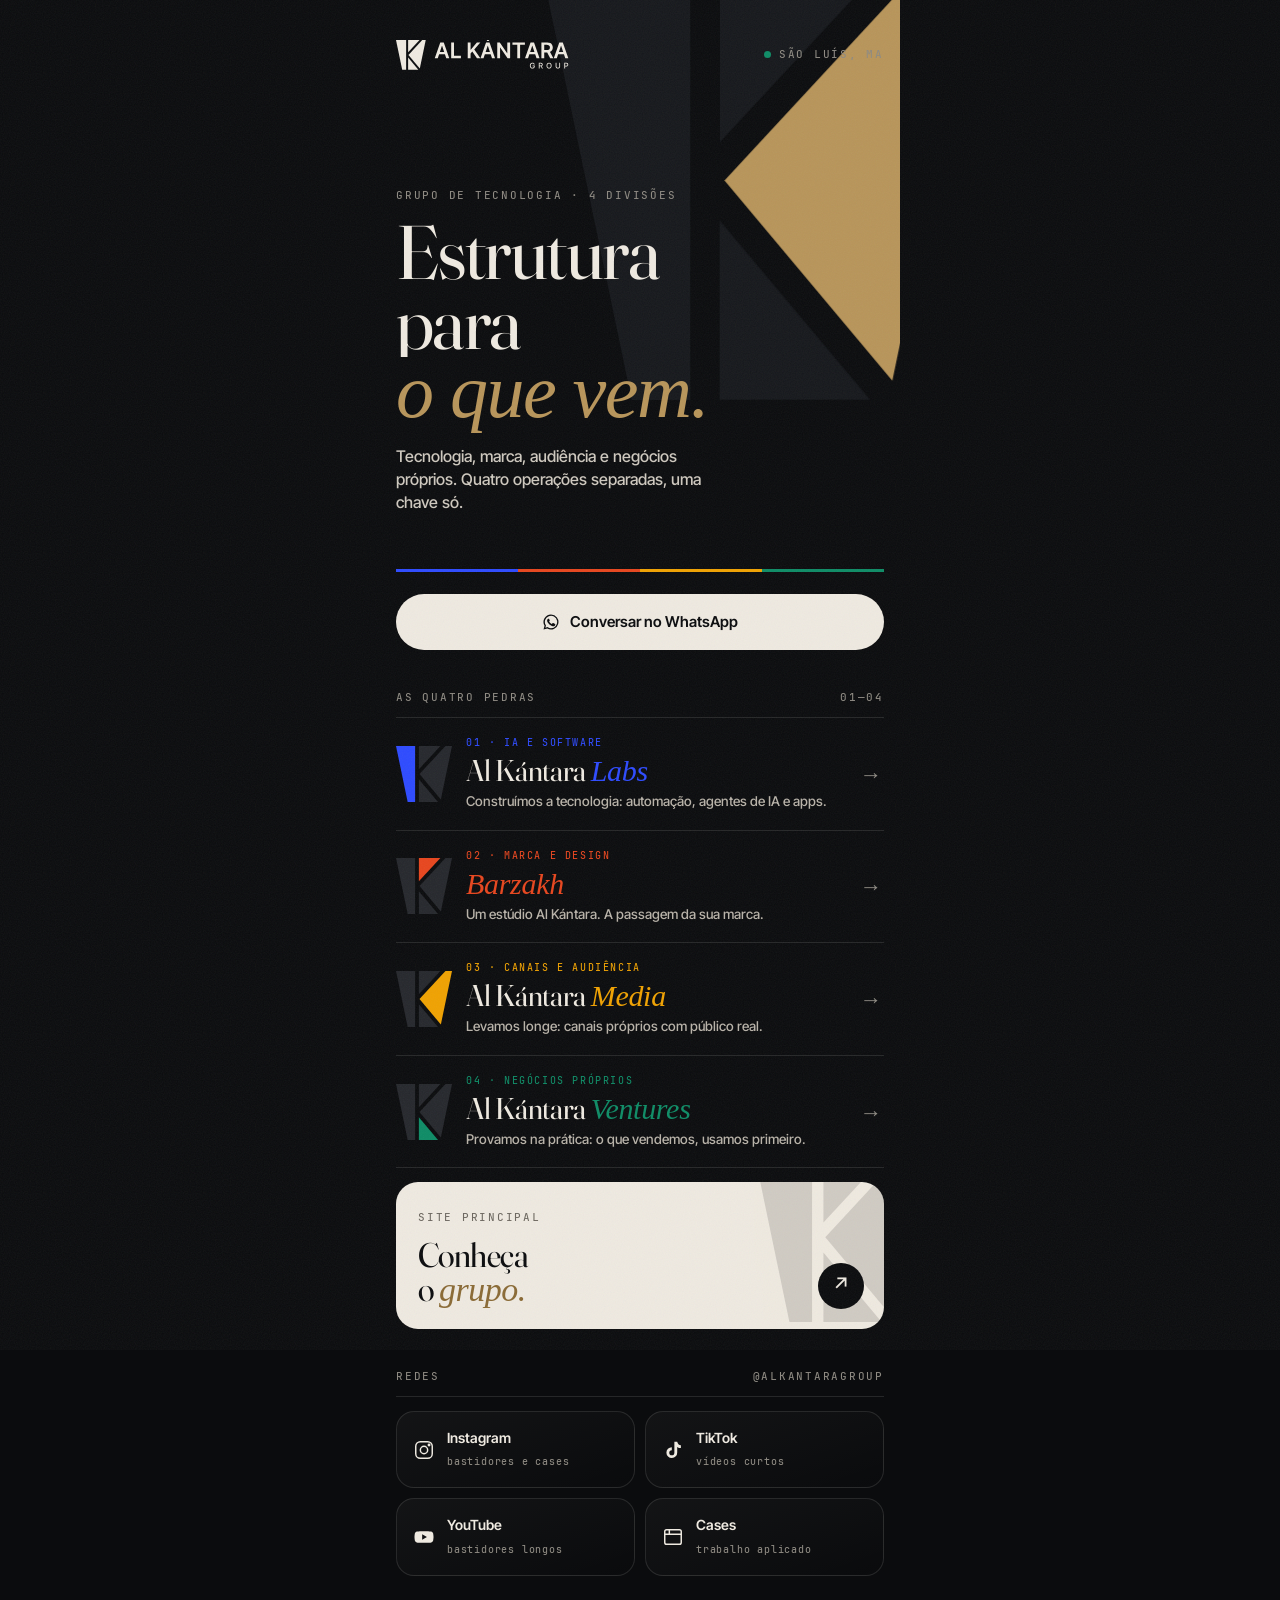
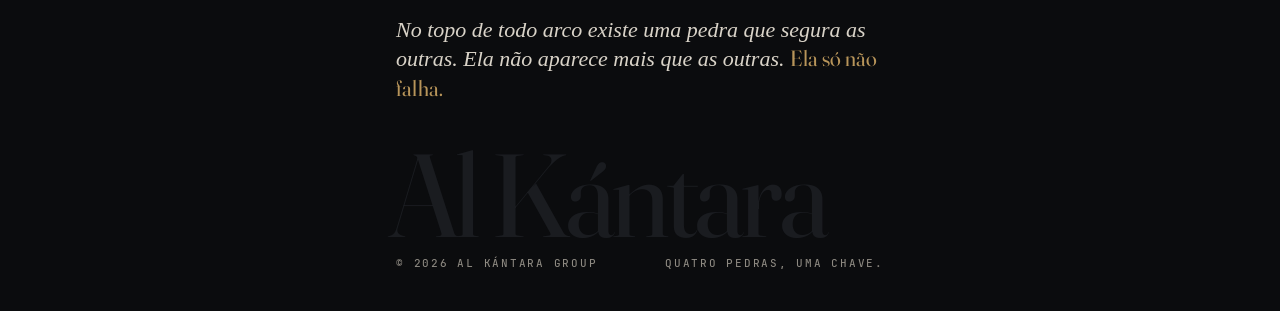
==== bio/index.html @ c873b8f9 "Site principal na raiz e bio em /bio/ Co-Authored-By: Claude Opus 5.5 <noreply@anthropic.com> Claude" ====
<!doctype html>
<html lang="pt-BR">
<head>
<meta charset="utf-8">
<meta name="viewport" content="width=device-width,initial-scale=1,viewport-fit=cover">
<title>Al Kántara Group · links</title>
<meta name="description" content="Grupo de tecnologia de São Luís (MA). Labs, Barzakh, Media e Ventures: quatro pedras, uma chave.">
<meta property="og:title" content="Al Kántara Group">
<meta property="og:description" content="Estrutura para o que vem. Labs, Barzakh, Media e Ventures.">
<meta property="og:image" content="https://alkantaragroup.pages.dev/bio/i/og.jpg">
<meta property="og:url" content="https://alkantaragroup.pages.dev/bio/">
<meta name="theme-color" content="#0B0C0E">
<link rel="icon" href="i/alkantara-simbolo-latao.svg">
<link rel="apple-touch-icon" href="i/simbolo-latao.png">
<style>
@font-face{font-family:F;src:url(f/fraunces.ttf);font-weight:400;font-display:swap}
@font-face{font-family:F;src:url(f/fraunces-it.ttf);font-style:italic;font-weight:100 900;font-display:swap}
@font-face{font-family:I;src:url(f/inter.ttf);font-weight:500;font-display:swap}
@font-face{font-family:I;src:url(f/inter-sb.ttf);font-weight:600;font-display:swap}
@font-face{font-family:M;src:url(f/mono.ttf);font-weight:500;font-display:swap}
:root{--tinta:#0B0C0E;--graf:#1A1C20;--cal:#EFEAE1;--pedra:#8E8A82;--latao:#B8955A;--labs:#2E4BFF;--studio:#E8461E;--media:#F0A202;--ventures:#0E8C66}
*{box-sizing:border-box;margin:0;padding:0}
html{background:var(--tinta);overflow-x:hidden}
body{background:var(--tinta);color:var(--cal);font:500 16px/1.45 I,system-ui,sans-serif;min-height:100svh;overflow-x:hidden;-webkit-font-smoothing:antialiased}
a{color:inherit;text-decoration:none}
.mono{font:500 11px/1.4 M,ui-monospace,monospace;letter-spacing:.16em;text-transform:uppercase;color:var(--pedra)}
.grao{position:fixed;inset:-50%;pointer-events:none;opacity:.06;z-index:9;background-image:url("data:image/svg+xml,%3Csvg xmlns='http://www.w3.org/2000/svg' width='160' height='160'%3E%3Cfilter id='n'%3E%3CfeTurbulence type='fractalNoise' baseFrequency='.85' numOctaves='3'/%3E%3C/filter%3E%3Crect width='100%25' height='100%25' filter='url(%23n)'/%3E%3C/svg%3E");animation:g 1s steps(4) infinite}
@keyframes g{25%{transform:translate(-3%,2%)}50%{transform:translate(2%,-3%)}75%{transform:translate(-1%,3%)}}
.wrap{position:relative;overflow:hidden;max-width:520px;margin:0 auto;padding:22px 16px 40px}
/* K gigante cortado, como no herói do site (Landor) */
.kbg{position:absolute;top:-40px;right:-150px;width:440px;height:440px;z-index:0;opacity:1;pointer-events:none}
.kbg path{transform-box:fill-box;transform-origin:center;animation:pedra 1.1s cubic-bezier(.2,.8,.2,1) both}
.kbg path:nth-child(2){animation-delay:.12s}.kbg path:nth-child(3){animation-delay:.24s}.kbg path:nth-child(4){animation-delay:.36s}
@keyframes pedra{from{opacity:0;transform:translateY(40px) scale(.96)}}
.topo{position:relative;z-index:2;display:flex;justify-content:space-between;align-items:center}
.topo img{height:30px}
.vivo{display:flex;align-items:center;gap:8px}
.vivo i{width:7px;height:7px;border-radius:50%;background:var(--ventures);box-shadow:0 0 0 0 rgba(14,140,102,.6);animation:p 2s infinite}
@keyframes p{70%{box-shadow:0 0 0 9px rgba(14,140,102,0)}100%{box-shadow:0 0 0 0 rgba(14,140,102,0)}}
.hero{position:relative;z-index:2;padding:118px 0 26px}
h1{font:400 clamp(54px,15vw,76px)/.92 F,Georgia,serif;letter-spacing:-.02em}
h1 em{display:block;font-style:italic;color:var(--latao)}
h1 span{display:block;overflow:hidden}
h1 span>b{display:block;font-weight:400;animation:sobe .9s cubic-bezier(.2,.8,.2,1) both}
h1 em>b{display:block;font-weight:400;animation:sobe .9s .12s cubic-bezier(.2,.8,.2,1) both}
@keyframes sobe{from{transform:translateY(105%)}}
.lead{margin-top:18px;max-width:34ch;color:#cfc9bf;font-size:16px}
.faixa{display:grid;grid-template-columns:repeat(4,1fr);height:3px;margin:28px 0 22px;position:relative;z-index:2}
.faixa span{transform-origin:left;animation:linha .8s cubic-bezier(.2,.8,.2,1) both}
.faixa span:nth-child(2){animation-delay:.1s}.faixa span:nth-child(3){animation-delay:.2s}.faixa span:nth-child(4){animation-delay:.3s}
@keyframes linha{from{transform:scaleX(0)}}
.cta{display:flex;gap:10px;position:relative;z-index:2}
.btn{flex:1;display:flex;align-items:center;justify-content:center;gap:10px;height:56px;border-radius:999px;font-weight:600;font-size:15px;transition:transform .2s,background .2s}
.btn:active{transform:scale(.97)}
.b1{background:var(--cal);color:var(--tinta)}
.b1 svg{width:18px;height:18px}
.b2{border:1px solid rgba(239,234,225,.22)}
.b2:hover{background:rgba(239,234,225,.06)}
.sec{margin-top:40px;position:relative;z-index:2}
.sec>.mono{display:flex;justify-content:space-between;padding-bottom:12px;border-bottom:1px solid rgba(239,234,225,.12)}
.div{display:grid;grid-template-columns:56px 1fr 24px;gap:14px;align-items:center;padding:18px 0;border-bottom:1px solid rgba(239,234,225,.12);position:relative;overflow:hidden}
.div::before{content:"";position:absolute;inset:0;background:linear-gradient(90deg,var(--c),transparent 70%);opacity:0;transition:opacity .35s}
.div:hover::before,.div:focus-visible::before{opacity:.14}
.div svg{width:56px;height:56px;position:relative}
.div h2{font:400 30px/1 F,Georgia,serif;letter-spacing:-.01em}
.div h2 em{font-style:italic;color:var(--c)}
.div p{font-size:13.5px;color:#b9b3a9;margin-top:6px}
.div .mono{font-size:10px;color:var(--c);display:block;margin-bottom:6px}
.div .seta{font:400 22px/1 F;color:var(--pedra);transition:transform .3s,color .3s;position:relative}
.div:hover .seta{transform:translateX(4px);color:var(--cal)}
.rede{display:grid;grid-template-columns:repeat(2,1fr);gap:10px;margin-top:14px}
.rede a{display:flex;align-items:center;gap:12px;padding:16px;border:1px solid rgba(239,234,225,.12);border-radius:18px;background:linear-gradient(160deg,rgba(239,234,225,.04),transparent);transition:border-color .3s}
.rede a:hover{border-color:var(--latao)}
.rede svg{width:22px;height:22px;flex:none}
.rede b{display:block;font-weight:600;font-size:14px}
.rede small{font:500 10px M,monospace;letter-spacing:.08em;color:var(--pedra)}
.site{display:block;margin-top:14px;padding:22px;border-radius:22px;background:var(--cal);color:var(--tinta);position:relative;overflow:hidden}
.site .mono{color:#6c675f}
.site h3{font:400 34px/1 F,Georgia,serif;letter-spacing:-.015em;margin-top:10px}
.site h3 em{font-style:italic;color:#8a6a35}
.site span.ir{position:absolute;right:20px;bottom:20px;width:46px;height:46px;border-radius:50%;background:var(--tinta);color:var(--cal);display:grid;place-items:center;font-size:20px}
.site svg{position:absolute;right:-40px;top:-30px;width:170px;opacity:.13}
.manif{margin-top:40px;font:400 italic 22px/1.3 F,Georgia,serif;color:#d9d3c8;position:relative;z-index:2}
.manif b{font-weight:400;font-style:normal;color:var(--latao)}
footer{margin-top:44px;position:relative;z-index:2}
.gig{font:400 clamp(70px,22vw,118px)/.8 F,Georgia,serif;letter-spacing:-.04em;color:var(--graf);white-space:nowrap;margin:0 -8px}
footer .mono{margin-top:14px;display:flex;justify-content:space-between;gap:10px;flex-wrap:wrap}
.rv{opacity:0;transform:translateY(18px);transition:opacity .7s cubic-bezier(.2,.8,.2,1),transform .7s cubic-bezier(.2,.8,.2,1)}
.rv.on{opacity:1;transform:none}
@media (prefers-reduced-motion:reduce){*{animation:none!important;transition:none!important}.rv{opacity:1;transform:none}}
@media (min-width:700px){.wrap{padding-top:40px}.kbg{right:-80px}}
</style>
</head>
<body>
<div class="grao" aria-hidden="true"></div>
<div class="wrap">
  <svg class="kbg" viewBox="0 0 480 480" aria-hidden="true"><path fill="#16181c" d="M0,0 L100,480 L164,480 L164,0 Z"/><path fill="#16181c" d="M196,0 L196,199.19 L380.54,0 Z"/><path fill="#B8955A" d="M480,0 L424.16,0 L201.32,240.53 L384.39,458.93 Z"/><path fill="#16181c" d="M360.3,480 L196,283.99 L196,480 Z"/></svg>

  <header class="topo"><img src="i/alkantara-horizontal-negativo.svg" alt="Al Kántara Group"><span class="mono vivo"><i></i>São Luís, MA</span></header>

  <section class="hero">
    <p class="mono">Grupo de tecnologia · 4 divisões</p>
    <h1 style="margin-top:14px"><span><b>Estrutura</b></span><span><b>para</b></span><em><b>o que vem.</b></em></h1>
    <p class="lead">Tecnologia, marca, audiência e negócios próprios. Quatro operações separadas, uma chave só.</p>
  </section>

  <div class="faixa" aria-hidden="true"><span style="background:var(--labs)"></span><span style="background:var(--studio)"></span><span style="background:var(--media)"></span><span style="background:var(--ventures)"></span></div>

  <div class="cta">
    <a class="btn b1" id="wa" href="https://wa.me/5598985621808?text=Ol%C3%A1!%20Vim%20pelo%20Instagram%20da%20Al%20K%C3%A1ntara." target="_blank" rel="noopener"><svg viewBox="0 0 24 24" fill="currentColor" aria-hidden="true"><path d="M12 2a10 10 0 0 0-8.6 15.1L2 22l5-1.3A10 10 0 1 0 12 2Zm0 18.2a8.2 8.2 0 0 1-4.2-1.2l-.3-.2-3 .8.8-2.9-.2-.3A8.2 8.2 0 1 1 12 20.2Zm4.5-6.1c-.2-.1-1.5-.7-1.7-.8s-.4-.1-.6.1-.7.8-.8 1-.3.2-.5.1a6.7 6.7 0 0 1-3.3-2.9c-.3-.4.2-.4.7-1.3.1-.2 0-.3 0-.4l-.8-1.8c-.2-.5-.4-.4-.6-.4h-.5a1 1 0 0 0-.7.3 3 3 0 0 0-.9 2.2 5.2 5.2 0 0 0 1.1 2.8 11.9 11.9 0 0 0 4.6 4c1.7.7 2.3.8 3.2.7a2.7 2.7 0 0 0 1.8-1.3 2.2 2.2 0 0 0 .2-1.3c-.1-.1-.3-.2-.5-.3Z"/></svg>Conversar no WhatsApp</a>
  </div>

  <section class="sec">
    <p class="mono"><span>As quatro pedras</span><span>01—04</span></p>

    <a class="div rv" style="--c:var(--labs)" href="https://alkantaragroup.pages.dev/labs.html">
      <svg viewBox="0 0 480 480" aria-hidden="true"><path fill="#2E4BFF" d="M0,0 L100,480 L164,480 L164,0 Z"/><path fill="#26282d" d="M196,0 L196,199.19 L380.54,0 Z"/><path fill="#26282d" d="M480,0 L424.16,0 L201.32,240.53 L384.39,458.93 Z"/><path fill="#26282d" d="M360.3,480 L196,283.99 L196,480 Z"/></svg>
      <div><span class="mono">01 · IA e software</span><h2>Al Kántara <em>Labs</em></h2><p>Construímos a tecnologia: automação, agentes de IA e apps.</p></div><span class="seta">→</span></a>

    <a class="div rv" style="--c:var(--studio)" href="https://alkantaragroup.pages.dev/studio.html">
      <svg viewBox="0 0 480 480" aria-hidden="true"><path fill="#26282d" d="M0,0 L100,480 L164,480 L164,0 Z"/><path fill="#E8461E" d="M196,0 L196,199.19 L380.54,0 Z"/><path fill="#26282d" d="M480,0 L424.16,0 L201.32,240.53 L384.39,458.93 Z"/><path fill="#26282d" d="M360.3,480 L196,283.99 L196,480 Z"/></svg>
      <div><span class="mono">02 · Marca e design</span><h2><em>Barzakh</em></h2><p>Um estúdio Al Kántara. A passagem da sua marca.</p></div><span class="seta">→</span></a>

    <a class="div rv" style="--c:var(--media)" href="https://alkantaragroup.pages.dev/media.html">
      <svg viewBox="0 0 480 480" aria-hidden="true"><path fill="#26282d" d="M0,0 L100,480 L164,480 L164,0 Z"/><path fill="#26282d" d="M196,0 L196,199.19 L380.54,0 Z"/><path fill="#F0A202" d="M480,0 L424.16,0 L201.32,240.53 L384.39,458.93 Z"/><path fill="#26282d" d="M360.3,480 L196,283.99 L196,480 Z"/></svg>
      <div><span class="mono">03 · Canais e audiência</span><h2>Al Kántara <em>Media</em></h2><p>Levamos longe: canais próprios com público real.</p></div><span class="seta">→</span></a>

    <a class="div rv" style="--c:var(--ventures)" href="https://alkantaragroup.pages.dev/ventures.html">
      <svg viewBox="0 0 480 480" aria-hidden="true"><path fill="#26282d" d="M0,0 L100,480 L164,480 L164,0 Z"/><path fill="#26282d" d="M196,0 L196,199.19 L380.54,0 Z"/><path fill="#26282d" d="M480,0 L424.16,0 L201.32,240.53 L384.39,458.93 Z"/><path fill="#0E8C66" d="M360.3,480 L196,283.99 L196,480 Z"/></svg>
      <div><span class="mono">04 · Negócios próprios</span><h2>Al Kántara <em>Ventures</em></h2><p>Provamos na prática: o que vendemos, usamos primeiro.</p></div><span class="seta">→</span></a>
  </section>

  <a class="site rv" href="https://alkantaragroup.pages.dev/">
    <svg viewBox="0 0 480 480" aria-hidden="true"><path d="M0,0 L100,480 L164,480 L164,0 Z"/><path d="M196,0 L196,199.19 L380.54,0 Z"/><path d="M480,0 L424.16,0 L201.32,240.53 L384.39,458.93 Z"/><path d="M360.3,480 L196,283.99 L196,480 Z"/></svg>
    <span class="mono">Site principal</span><h3>Conheça<br>o <em>grupo.</em></h3><span class="ir">↗</span></a>

  <section class="sec">
    <p class="mono"><span>Redes</span><span>@alkantaragroup</span></p>
    <div class="rede">
      <a class="rv" href="https://instagram.com/alkantaragroup" target="_blank" rel="noopener"><svg viewBox="0 0 24 24" fill="none" stroke="currentColor" stroke-width="1.6"><rect x="3" y="3" width="18" height="18" rx="5"/><circle cx="12" cy="12" r="4"/><circle cx="17.5" cy="6.5" r=".8" fill="currentColor"/></svg><span><b>Instagram</b><small>bastidores e cases</small></span></a>
      <a class="rv" href="https://www.tiktok.com/@alkantaragroup" target="_blank" rel="noopener"><svg viewBox="0 0 24 24" fill="currentColor"><path d="M16.6 3c.4 2.2 1.8 3.6 4 3.8v3.1a7 7 0 0 1-4-1.3v6.1A5.9 5.9 0 1 1 10.7 9v3.2a2.8 2.8 0 1 0 2.8 2.8V3h3.1Z"/></svg><span><b>TikTok</b><small>vídeos curtos</small></span></a>
      <a class="rv" href="https://www.youtube.com/@alkantaragroup" target="_blank" rel="noopener"><svg viewBox="0 0 24 24" fill="currentColor"><path d="M22 8.2a3 3 0 0 0-2.1-2.1C18 5.6 12 5.6 12 5.6s-6 0-7.9.5A3 3 0 0 0 2 8.2 31 31 0 0 0 1.6 12 31 31 0 0 0 2 15.8a3 3 0 0 0 2.1 2.1c1.9.5 7.9.5 7.9.5s6 0 7.9-.5a3 3 0 0 0 2.1-2.1 31 31 0 0 0 .4-3.8 31 31 0 0 0-.4-3.8ZM10 15V9l5.2 3L10 15Z"/></svg><span><b>YouTube</b><small>bastidores longos</small></span></a>
      <a class="rv" href="https://alkantaragroup.pages.dev/cases.html"><svg viewBox="0 0 24 24" fill="none" stroke="currentColor" stroke-width="1.6"><rect x="3" y="4" width="18" height="16" rx="2"/><path d="M3 9h18M8 4v5"/></svg><span><b>Cases</b><small>trabalho aplicado</small></span></a>
    </div>
  </section>

  <p class="manif rv">No topo de todo arco existe uma pedra que segura as outras. Ela não aparece mais que as outras. <b>Ela só não falha.</b></p>

  <footer>
    <div class="gig" aria-hidden="true">Al Kántara</div>
    <p class="mono"><span>© 2026 Al Kántara Group</span><span>Quatro pedras, uma chave.</span></p>
  </footer>
</div>
<script>
(function(){var els=document.querySelectorAll('.rv');if(!('IntersectionObserver'in window)){els.forEach(function(e){e.classList.add('on')});return}
var io=new IntersectionObserver(function(es){es.forEach(function(e){if(e.isIntersecting){e.target.classList.add('on');io.unobserve(e.target)}})},{threshold:.12});
els.forEach(function(e,i){e.style.transitionDelay=(i%4)*60+'ms';io.observe(e)});})();
</script>
</body>
</html>
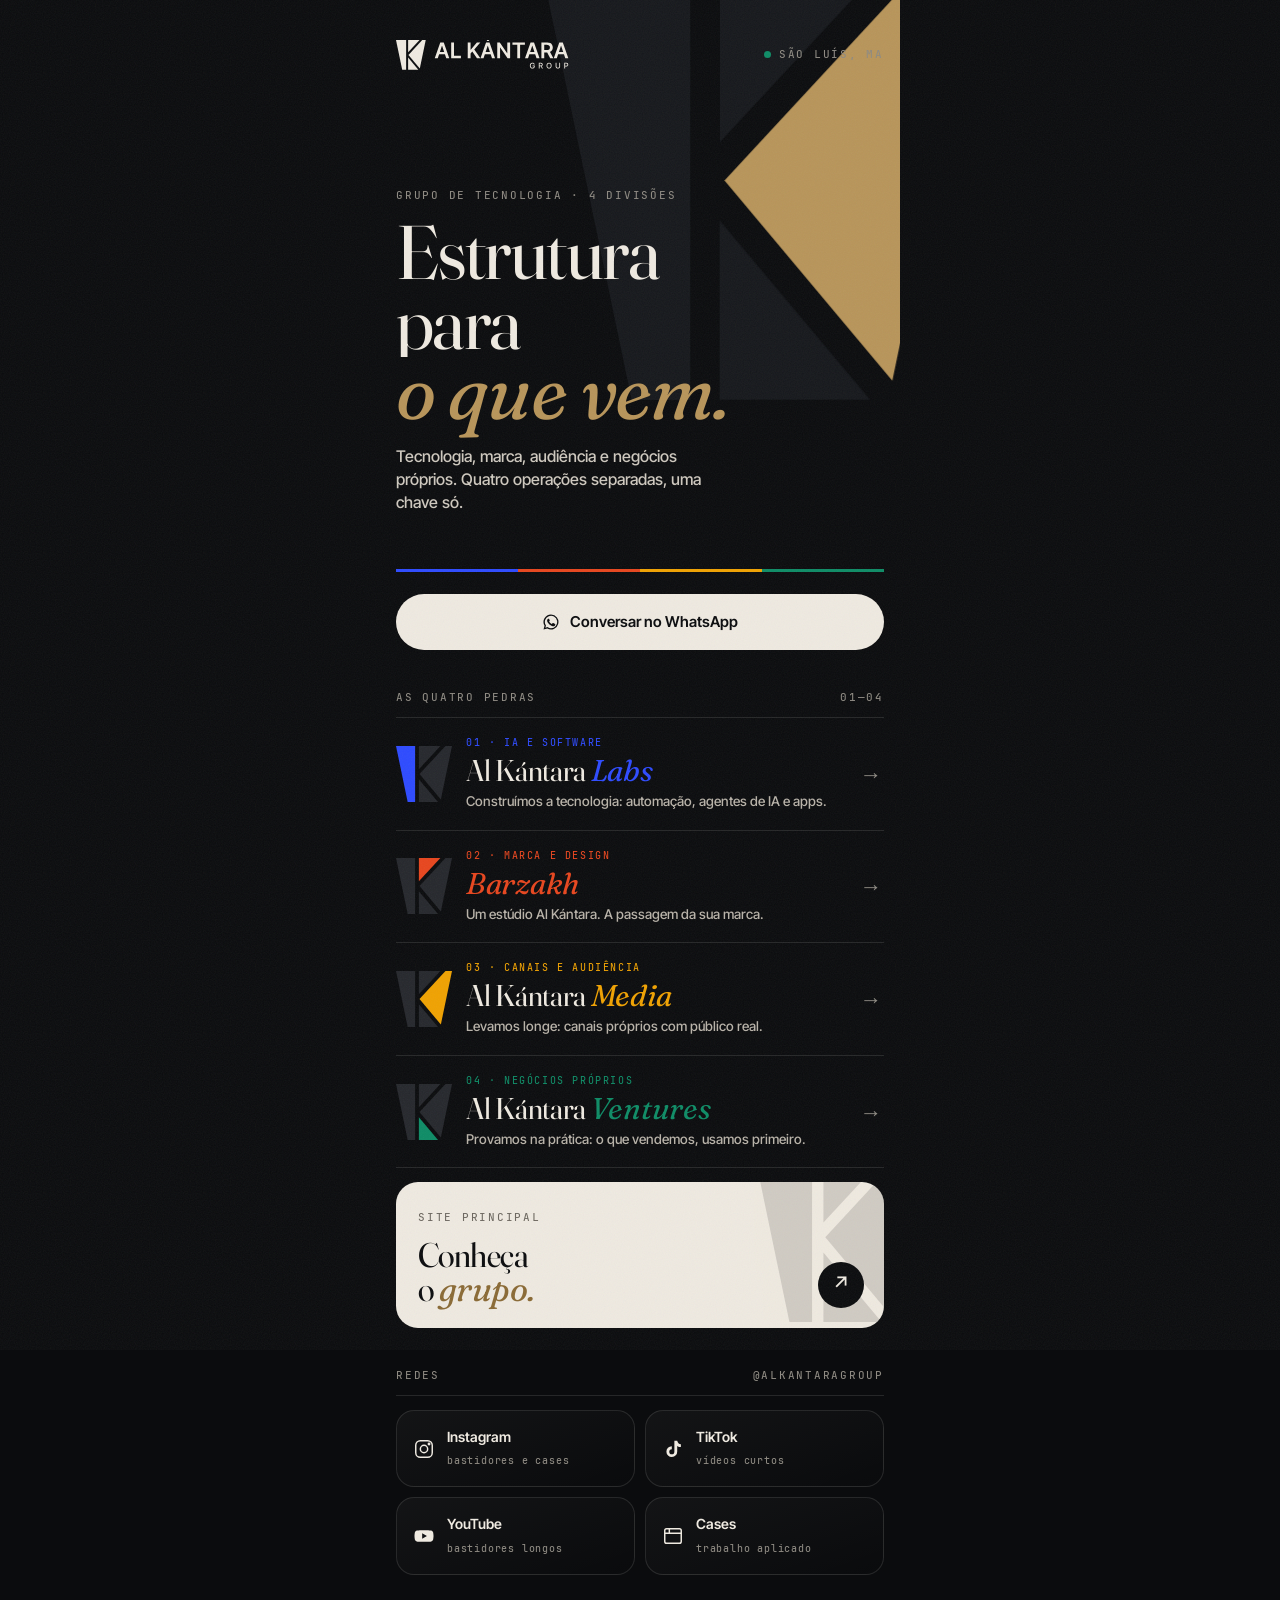
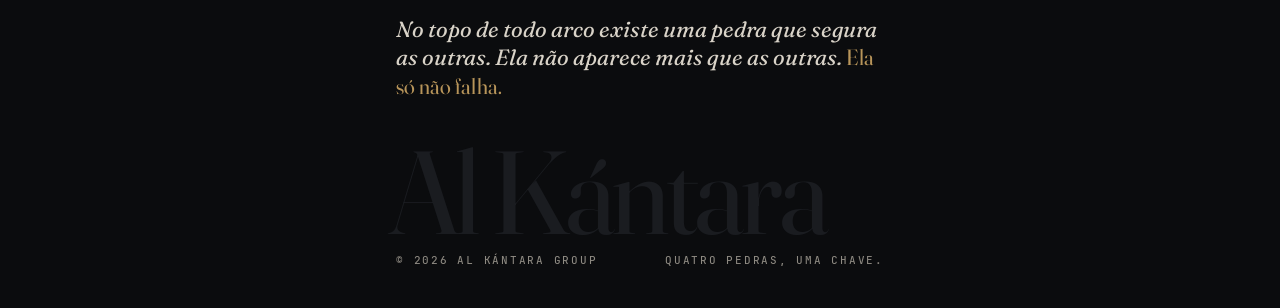
==== commit add5b413: "Site v3: pedra-chave 3D, GSAP/Lenis, transições, lugares das imagens, itálico corrigido Co-Authored-" ====
--- a/bio/index.html
+++ b/bio/index.html
@@ -14,7 +14,7 @@
 <link rel="apple-touch-icon" href="i/simbolo-latao.png">
 <style>
 @font-face{font-family:F;src:url(f/fraunces.ttf);font-weight:400;font-display:swap}
-@font-face{font-family:F;src:url(f/fraunces-it.ttf);font-style:italic;font-weight:100 900;font-display:swap}
+@font-face{font-family:F;src:url(f/fraunces-it.woff2);font-style:italic;font-weight:100 900;font-display:swap}
 @font-face{font-family:I;src:url(f/inter.ttf);font-weight:500;font-display:swap}
 @font-face{font-family:I;src:url(f/inter-sb.ttf);font-weight:600;font-display:swap}
 @font-face{font-family:M;src:url(f/mono.ttf);font-weight:500;font-display:swap}
